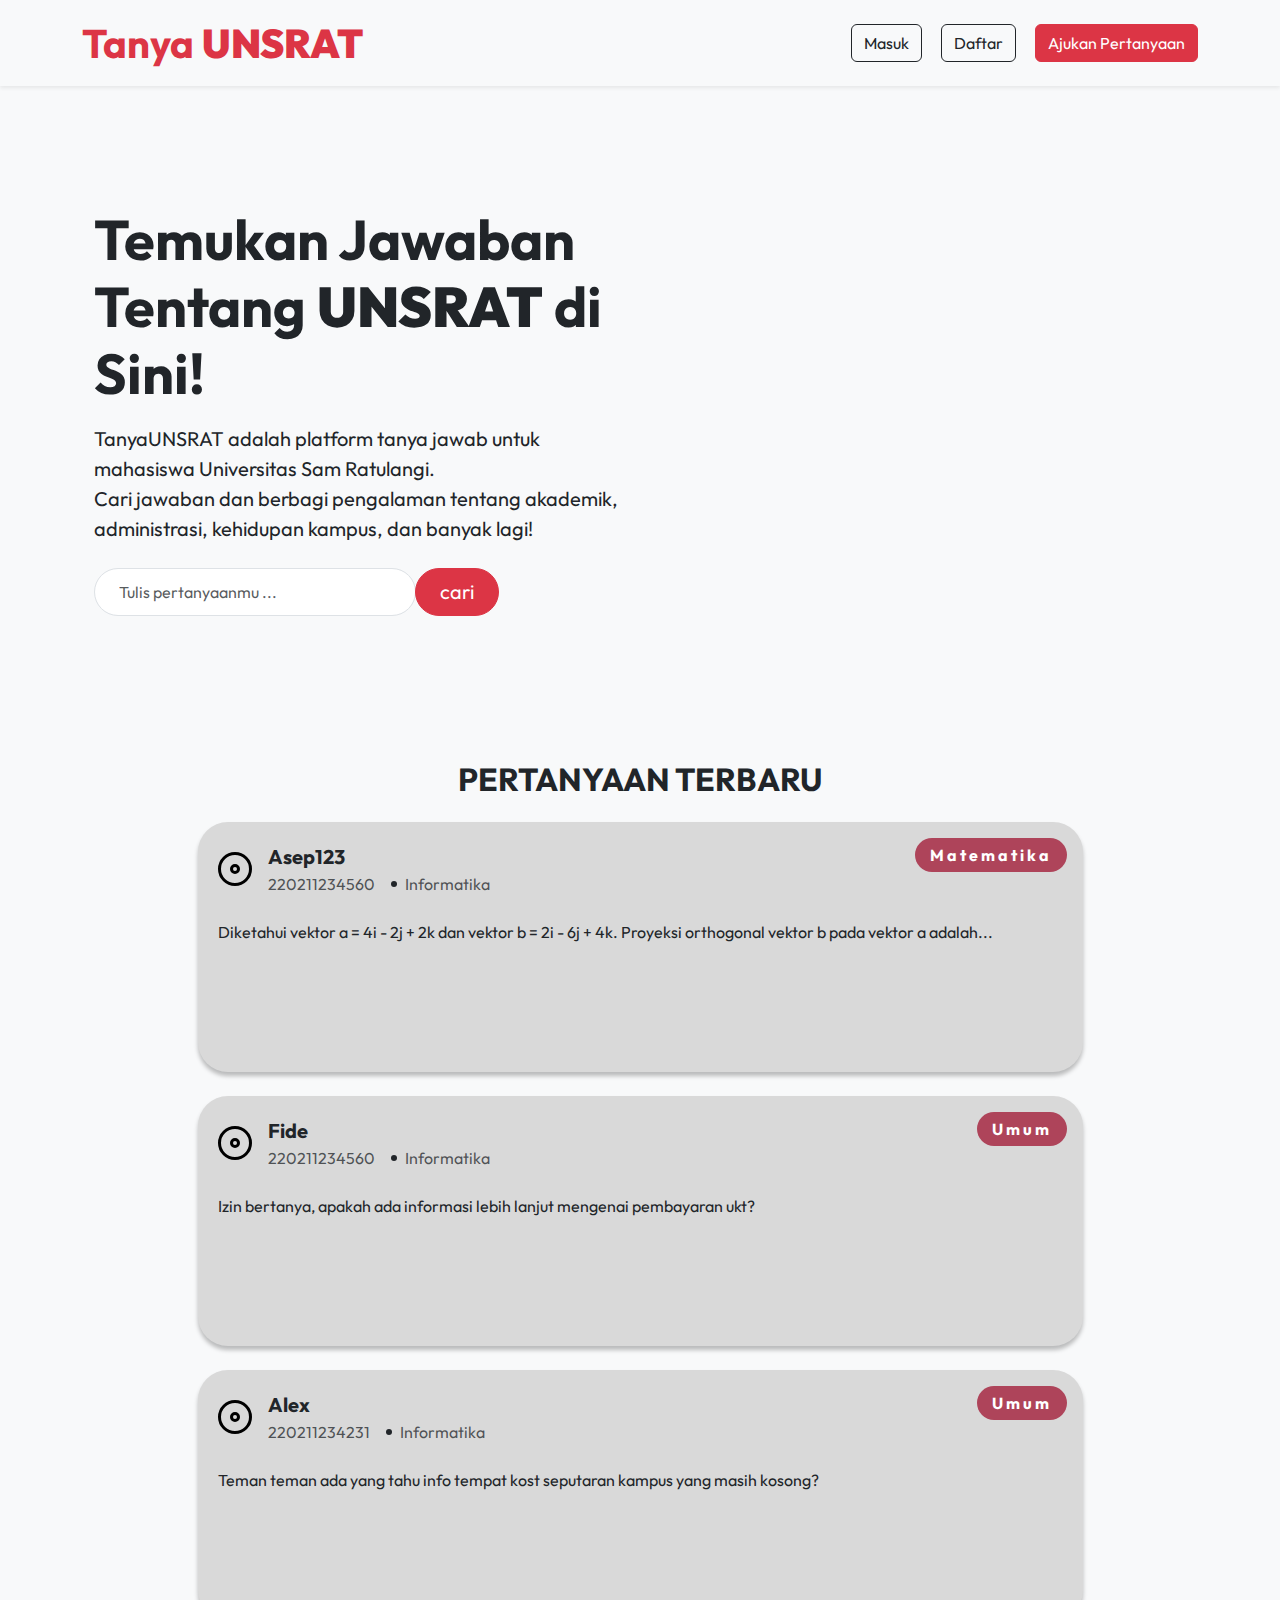
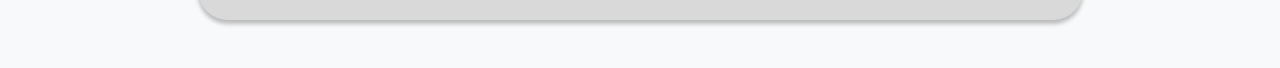
==== index.html @ a191ea53 "first commit" ====
<!DOCTYPE html>
<html lang="en">
<head>
    <meta charset="UTF-8">
    <meta name="viewport" content="width=device-width, initial-scale=1.0">
    <title>Tanya UNSRAT</title>
    <link href="css\bootstrap.css" rel="stylesheet">
    <link rel="preconnect" href="https://fonts.googleapis.com">
    <link rel="stylesheet" href="styles.css">
<link rel="preconnect" href="https://fonts.gstatic.com" crossorigin>
<link href="https://fonts.googleapis.com/css2?family=Anton&family=Outfit:wght@100..900&family=PT+Serif:ital,wght@0,400;0,700;1,400;1,700&family=Prompt:ital,wght@0,100;0,200;0,300;0,400;0,500;0,600;0,700;0,800;0,900;1,100;1,200;1,300;1,400;1,500;1,600;1,700;1,800;1,900&display=swap" rel="stylesheet">
</head>
<body class="bg-light">
   
    <nav class="navbar navbar-light bg-light shadow-sm">
        <div class="container d-flex justify-content-between align-items-center">
            <a class="navbar-brand fw-bold text-danger fs-1" href="#">Tanya <span class="fw-bolder">UNSRAT</span></a>
            <div>
                <a href="login.html" class="btn btn-outline-dark me-3">Masuk</a>
                <a href="daftar.html" class="btn btn-outline-dark me-3">Daftar</a>
                <a href="daftar.html" class="btn btn-danger">Ajukan Pertanyaan</a>
            </div>
        </div>
    </nav>

                <br>
             <br>
        <br>
    <br>
        <br>
    
   
        <div class="container">
            <div class="row ms-auto">
                <div class="col-md-6 bg-light">
                <h1 class="fw-bold display-4">
                    Temukan Jawaban Tentang <span class="fw-bolder">UNSRAT</span> di Sini!
                </h1>
                <p class="fs-5 mt-3 col-md-12">
                    TanyaUNSRAT adalah platform tanya jawab untuk mahasiswa Universitas Sam Ratulangi. 
                    <br/>Cari jawaban dan berbagi pengalaman tentang akademik, administrasi, kehidupan kampus, dan banyak lagi!
                </p>
                <div class="input-group mt-4 w-75">
                    <input type="text" class="form-control rounded-pill ps-4" placeholder="Tulis pertanyaanmu ...">
                    <button class="btn btn-lg btn-danger rounded-pill px-4">cari</button>
                </div>
            </div>
        </div>
    </div>
    <br>
        <br>
             <br>
                 <br>
        
    <section class="container my-5">
        <h2 class="text-center fw-bold">PERTANYAAN TERBARU</h2>
        
        
        <div class="container mt-4">
            <div class="custom-card mx-auto">
                <!-- Profil -->
                <div class="d-flex align-items-center">
                    <div class="profile-pic me-3">
                        <div class="small-circle"></div>
                    </div>
                    <div>
                        <div class="fw-bold fs-5">Asep123</div>
                        <div class="d-flex align-items-center">
                            <span class="text-muted me-2">220211234560</span>
                            <div class="small-dot bg-dark rounded-circle mx-2" style="width: 6px; height: 6px;"></div>
                            <span class="text-muted">Informatika</span>
                        </div>
                    </div>
                </div>
        
                
                <div class="mt-4">
                    <p class="fs-6 text-dark">
                        Diketahui vektor a = 4i - 2j + 2k dan vektor b = 2i - 6j + 4k. 
                        Proyeksi orthogonal vektor b pada vektor a adalah...
                    </p>
                </div>
        
                
                <div class="position-absolute top-0 end-0 m-3">
                    <div class="profile-bar">
                        <span class="fw-bold" style="letter-spacing: 3px;">Matematika</span>
                    </div>
                </div>
            </div>
        </div>

        <div class="container mt-4">
            <div class="custom-card mx-auto">
                <!-- Profil -->
                <div class="d-flex align-items-center">
                    <div class="profile-pic me-3">
                        <div class="small-circle"></div>
                    </div>
                    <div>
                        <div class="fw-bold fs-5">Fide</div>
                        <div class="d-flex align-items-center">
                            <span class="text-muted me-2">220211234560</span>
                            <div class="small-dot bg-dark rounded-circle mx-2" style="width: 6px; height: 6px;"></div>
                            <span class="text-muted">Informatika</span>
                        </div>
                    </div>
                </div>
        
                
                <div class="mt-4">
                    <p class="fs-6 text-dark">
                        Izin bertanya, apakah ada informasi lebih lanjut mengenai pembayaran ukt?
                    </p>
                </div>
        
                
                <div class="position-absolute top-0 end-0 m-3">
                    <div class="profile-bar">
                        <span class="fw-bold" style="letter-spacing: 3px;">Umum</span>
                    </div>
                </div>
            </div>
        </div>


        <div class="container mt-4">
            <div class="custom-card mx-auto">
                <!-- Profil -->
                <div class="d-flex align-items-center">
                    <div class="profile-pic me-3">
                        <div class="small-circle"></div>
                    </div>
                    <div>
                        <div class="fw-bold fs-5">Alex</div>
                        <div class="d-flex align-items-center">
                            <span class="text-muted me-2">220211234231</span>
                            <div class="small-dot bg-dark rounded-circle mx-2" style="width: 6px; height: 6px;"></div>
                            <span class="text-muted">Informatika</span>
                        </div>
                    </div>
                </div>
        
                
                <div class="mt-4">
                    <p class="fs-6 text-dark">
                        Teman teman ada yang tahu info tempat kost seputaran kampus yang masih kosong?
                    </p>
                </div>
        
                
                <div class="position-absolute top-0 end-0 m-3">
                    <div class="profile-bar">
                        <span class="fw-bold" style="letter-spacing: 3px;">Umum</span>
                    </div>
                </div>
            </div>
        </div>
    </section>
    
    <script src="https://cdn.jsdelivr.net/npm/bootstrap@5.3.0/dist/js/bootstrap.bundle.min.js"></script>
</body>
</html>
---- styles.css ----
body{
    font-family: "Outfit", sans-serif;
    font-optical-sizing: auto;
    font-weight: normal;
    font-style: normal;
}

.custom-card {
    width: 885px;
    height: 250px;
    background: #D9D9D9;
    box-shadow: 0px 4px 4px rgba(0, 0, 0, 0.25);
    border-radius: 30px;
    padding: 20px;
    position: relative;
}
.profile-pic {
    width: 34px;
    height: 34px;
    border: 3px solid black;
    border-radius: 50%;
    display: flex;
    align-items: center;
    justify-content: center;
}
.small-circle {
    width: 10px;
    height: 10px;
    border: 3px solid black;
    border-radius: 50%;
}
.profile-bar {
    background: #AE445A;
    border-radius: 41px;
    padding: 5px 15px;
    text-align: center;
    color: white;
}


body {
    background-color: #F2F2F2;
}
.login-container {
    max-width: 540px;
    background: white;
    border-radius: 20px;
    padding: 48px 72px;
    box-shadow: 0 4px 6px rgba(0, 0, 0, 0.1);
}
.btn-primary {
    background-color: #8C1837;
    border: none;
}
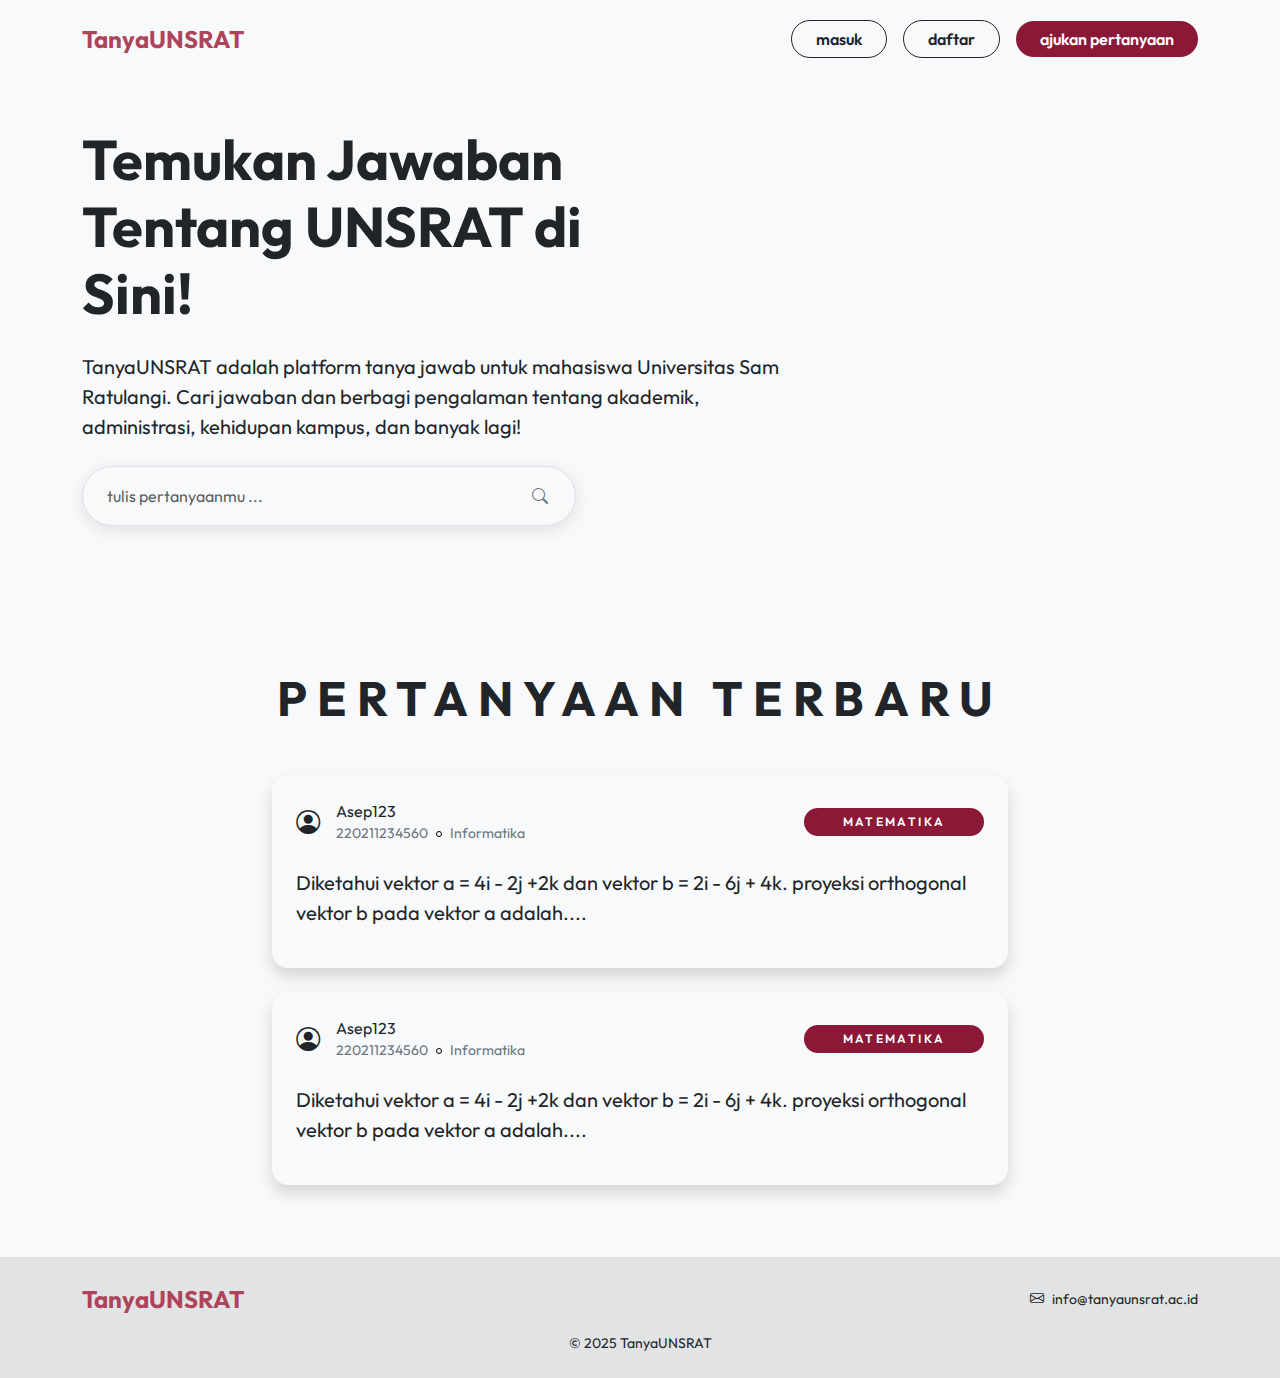
==== commit 7df0160e: "update UI" ====
--- a/index.html
+++ b/index.html
@@ -1,163 +1,280 @@
 <!DOCTYPE html>
-<html lang="en">
-<head>
-    <meta charset="UTF-8">
-    <meta name="viewport" content="width=device-width, initial-scale=1.0">
-    <title>Tanya UNSRAT</title>
-    <link href="css\bootstrap.css" rel="stylesheet">
-    <link rel="preconnect" href="https://fonts.googleapis.com">
-    <link rel="stylesheet" href="styles.css">
-<link rel="preconnect" href="https://fonts.gstatic.com" crossorigin>
-<link href="https://fonts.googleapis.com/css2?family=Anton&family=Outfit:wght@100..900&family=PT+Serif:ital,wght@0,400;0,700;1,400;1,700&family=Prompt:ital,wght@0,100;0,200;0,300;0,400;0,500;0,600;0,700;0,800;0,900;1,100;1,200;1,300;1,400;1,500;1,600;1,700;1,800;1,900&display=swap" rel="stylesheet">
-</head>
-<body class="bg-light">
-   
-    <nav class="navbar navbar-light bg-light shadow-sm">
-        <div class="container d-flex justify-content-between align-items-center">
-            <a class="navbar-brand fw-bold text-danger fs-1" href="#">Tanya <span class="fw-bolder">UNSRAT</span></a>
-            <div>
-                <a href="login.html" class="btn btn-outline-dark me-3">Masuk</a>
-                <a href="daftar.html" class="btn btn-outline-dark me-3">Daftar</a>
-                <a href="daftar.html" class="btn btn-danger">Ajukan Pertanyaan</a>
-            </div>
+<html lang="id">
+  <head>
+    <meta charset="UTF-8" />
+    <meta name="viewport" content="width=device-width, initial-scale=1.0" />
+    <meta
+      name="description"
+      content="Platform tanya jawab untuk mahasiswa Universitas Sam Ratulangi (UNSRAT)"
+    />
+    <meta
+      name="keywords"
+      content="UNSRAT, tanya jawab, forum mahasiswa, Universitas Sam Ratulangi"
+    />
+    <meta name="author" content="TanyaUNSRAT" />
+    <title>TanyaUNSRAT</title>
+    <!-- Bootstrap 5 CSS -->
+    <link
+      href="https://cdn.jsdelivr.net/npm/bootstrap@5.3.0-alpha1/dist/css/bootstrap.min.css"
+      rel="stylesheet"
+    />
+    <!-- Bootstrap Icons -->
+    <link
+      rel="stylesheet"
+      href="https://cdn.jsdelivr.net/npm/bootstrap-icons@1.10.0/font/bootstrap-icons.css"
+    />
+    <!-- Custom fonts -->
+    <link
+      href="https://fonts.googleapis.com/css2?family=Outfit:wght@200;300;400;600;700&display=swap"
+      rel="stylesheet"
+    />
+    <style>
+      :root {
+        --primary: #8c1837;
+        --primary-hover: #7a1530;
+        --brand-color: #ae445a;
+      }
+
+      body {
+        font-family: "Outfit", sans-serif;
+        max-width: 1440px;
+        margin: 0 auto;
+      }
+
+      .btn-primary {
+        background-color: var(--primary);
+        border: none;
+      }
+
+      .btn-primary:hover {
+        background-color: var(--primary-hover);
+      }
+
+      .brand-name {
+        font-weight: 700;
+        font-size: 24px;
+        color: var(--brand-color);
+      }
+
+      .category-badge {
+        background-color: var(--primary);
+        border-radius: 50px;
+        letter-spacing: 0.2em;
+        text-transform: uppercase;
+        min-width: 180px;
+        text-align: center;
+      }
+
+      .divider-dot {
+        width: 6px;
+        height: 6px;
+        border: 1px solid #000000;
+        border-radius: 50%;
+      }
+
+      .hero-title {
+        max-width: 564px;
+      }
+
+      .hero-description {
+        max-width: 714px;
+      }
+
+      .search-box {
+        max-width: 494px;
+        height: 60px;
+        box-shadow: 0px 4px 16px rgba(0, 0, 0, 0.1);
+      }
+
+      .section-title {
+        font-size: 48px;
+        letter-spacing: 10px;
+      }
+
+      .question-card {
+        max-width: 800px;
+      }
+
+      @media (max-width: 768px) {
+        .category-badge {
+          min-width: 150px;
+        }
+
+        .section-title {
+          font-size: 32px;
+          letter-spacing: 5px;
+        }
+      }
+    </style>
+  </head>
+  <body class="bg-light">
+    <div class="d-flex flex-column min-vh-100">
+      <!-- Header -->
+      <header>
+        <div class="container">
+          <nav class="navbar navbar-expand-lg py-3">
+            <a class="navbar-brand brand-name" href="#">TanyaUNSRAT</a>
+            <button
+              class="navbar-toggler"
+              type="button"
+              data-bs-toggle="collapse"
+              data-bs-target="#navbarNav"
+            >
+              <span class="navbar-toggler-icon"></span>
+            </button>
+            <div
+              class="collapse navbar-collapse justify-content-end"
+              id="navbarNav"
+            >
+              <div
+                class="d-flex flex-column flex-lg-row align-items-start align-items-lg-center gap-3 mt-3 mt-lg-0"
+              >
+                <a
+                  href="login.html"
+                  class="btn btn-outline-dark rounded-pill px-4 fw-semibold"
+                  >masuk</a
+                >
+                <a
+                  href="daftar.html"
+                  class="btn btn-outline-dark rounded-pill px-4 fw-semibold"
+                  >daftar</a
+                >
+                <a
+                  href="#"
+                  class="btn btn-primary rounded-pill px-4 fw-semibold"
+                  >ajukan pertanyaan</a
+                >
+              </div>
+            </div>
+          </nav>
         </div>
-    </nav>
-
-                <br>
-             <br>
-        <br>
-    <br>
-        <br>
-    
-   
+      </header>
+
+      <!-- Main Content -->
+      <main class="flex-grow-1">
         <div class="container">
-            <div class="row ms-auto">
-                <div class="col-md-6 bg-light">
-                <h1 class="fw-bold display-4">
-                    Temukan Jawaban Tentang <span class="fw-bolder">UNSRAT</span> di Sini!
-                </h1>
-                <p class="fs-5 mt-3 col-md-12">
-                    TanyaUNSRAT adalah platform tanya jawab untuk mahasiswa Universitas Sam Ratulangi. 
-                    <br/>Cari jawaban dan berbagi pengalaman tentang akademik, administrasi, kehidupan kampus, dan banyak lagi!
-                </p>
-                <div class="input-group mt-4 w-75">
-                    <input type="text" class="form-control rounded-pill ps-4" placeholder="Tulis pertanyaanmu ...">
-                    <button class="btn btn-lg btn-danger rounded-pill px-4">cari</button>
+          <!-- Hero section -->
+          <section class="py-4 py-md-5 mb-5">
+            <h1 class="display-4 fw-bold mb-4 hero-title">
+              Temukan Jawaban Tentang UNSRAT di Sini!
+            </h1>
+            <p class="fs-5 mb-4 hero-description">
+              TanyaUNSRAT adalah platform tanya jawab untuk mahasiswa
+              Universitas Sam Ratulangi. Cari jawaban dan berbagi pengalaman
+              tentang akademik, administrasi, kehidupan kampus, dan banyak lagi!
+            </p>
+
+            <!-- Search bar -->
+            <div class="position-relative mb-5" style="max-width: 494px">
+              <input
+                type="text"
+                class="form-control bg-light border rounded-pill py-3 ps-4 pe-5 search-box"
+                placeholder="tulis pertanyaanmu ..."
+                aria-label="Search"
+              />
+              <button
+                class="btn position-absolute top-50 translate-middle-y end-0 me-3 bg-transparent border-0"
+              >
+                <i class="bi bi-search text-secondary"></i>
+              </button>
+            </div>
+          </section>
+
+          <!-- Latest questions section -->
+          <section class="mb-5">
+            <h2 class="text-center fw-bold mb-5 section-title">
+              PERTANYAAN TERBARU
+            </h2>
+
+            <!-- Question cards -->
+            <div class="row justify-content-center">
+              <div class="col-12 col-md-10 col-lg-8">
+                <!-- Question card 1 -->
+                <div class="bg-light shadow rounded-4 p-4 mb-4 question-card">
+                  <div
+                    class="d-flex flex-column flex-md-row justify-content-between align-items-start align-items-md-center mb-4 gap-3"
+                  >
+                    <!-- User info -->
+                    <div class="d-flex align-items-center gap-3">
+                      <i class="bi bi-person-circle fs-4"></i>
+                      <div>
+                        <div class="fw-normal fs-6">Asep123</div>
+                        <div class="d-flex align-items-center gap-2">
+                          <span class="text-secondary small">220211234560</span>
+                          <div class="divider-dot d-none d-sm-block"></div>
+                          <span class="text-secondary small">Informatika</span>
+                        </div>
+                      </div>
+                    </div>
+
+                    <!-- Category badge -->
+                    <span class="category-badge badge py-2 px-3 fw-semibold"
+                      >matematika</span
+                    >
+                  </div>
+
+                  <!-- Question text -->
+                  <p class="fs-5">
+                    Diketahui vektor a = 4i - 2j +2k dan vektor b = 2i - 6j +
+                    4k. proyeksi orthogonal vektor b pada vektor a adalah....
+                  </p>
                 </div>
-            </div>
+
+                <!-- Question card 2 -->
+                <div class="bg-light shadow rounded-4 p-4 mb-4 question-card">
+                  <div
+                    class="d-flex flex-column flex-md-row justify-content-between align-items-start align-items-md-center mb-4 gap-3"
+                  >
+                    <!-- User info -->
+                    <div class="d-flex align-items-center gap-3">
+                      <i class="bi bi-person-circle fs-4"></i>
+                      <div>
+                        <div class="fw-normal fs-6">Asep123</div>
+                        <div class="d-flex align-items-center gap-2">
+                          <span class="text-secondary small">220211234560</span>
+                          <div class="divider-dot d-none d-sm-block"></div>
+                          <span class="text-secondary small">Informatika</span>
+                        </div>
+                      </div>
+                    </div>
+
+                    <!-- Category badge -->
+                    <span class="category-badge badge py-2 px-3 fw-semibold"
+                      >matematika</span
+                    >
+                  </div>
+
+                  <!-- Question text -->
+                  <p class="fs-5">
+                    Diketahui vektor a = 4i - 2j +2k dan vektor b = 2i - 6j +
+                    4k. proyeksi orthogonal vektor b pada vektor a adalah....
+                  </p>
+                </div>
+              </div>
+            </div>
+          </section>
         </div>
+      </main>
+
+      <!-- Footer -->
+      <footer class="bg-secondary-subtle py-4 mt-auto">
+        <div class="container">
+          <div class="row">
+            <div
+              class="col-12 d-flex flex-column flex-md-row justify-content-between align-items-center"
+            >
+              <div class="brand-name mb-3 mb-md-0">TanyaUNSRAT</div>
+              <div class="small">
+                <i class="bi bi-envelope me-2"></i>info@tanyaunsrat.ac.id
+              </div>
+            </div>
+          </div>
+          <div class="text-center mt-3 small">© 2025 TanyaUNSRAT</div>
+        </div>
+      </footer>
     </div>
-    <br>
-        <br>
-             <br>
-                 <br>
-        
-    <section class="container my-5">
-        <h2 class="text-center fw-bold">PERTANYAAN TERBARU</h2>
-        
-        
-        <div class="container mt-4">
-            <div class="custom-card mx-auto">
-                <!-- Profil -->
-                <div class="d-flex align-items-center">
-                    <div class="profile-pic me-3">
-                        <div class="small-circle"></div>
-                    </div>
-                    <div>
-                        <div class="fw-bold fs-5">Asep123</div>
-                        <div class="d-flex align-items-center">
-                            <span class="text-muted me-2">220211234560</span>
-                            <div class="small-dot bg-dark rounded-circle mx-2" style="width: 6px; height: 6px;"></div>
-                            <span class="text-muted">Informatika</span>
-                        </div>
-                    </div>
-                </div>
-        
-                
-                <div class="mt-4">
-                    <p class="fs-6 text-dark">
-                        Diketahui vektor a = 4i - 2j + 2k dan vektor b = 2i - 6j + 4k. 
-                        Proyeksi orthogonal vektor b pada vektor a adalah...
-                    </p>
-                </div>
-        
-                
-                <div class="position-absolute top-0 end-0 m-3">
-                    <div class="profile-bar">
-                        <span class="fw-bold" style="letter-spacing: 3px;">Matematika</span>
-                    </div>
-                </div>
-            </div>
-        </div>
-
-        <div class="container mt-4">
-            <div class="custom-card mx-auto">
-                <!-- Profil -->
-                <div class="d-flex align-items-center">
-                    <div class="profile-pic me-3">
-                        <div class="small-circle"></div>
-                    </div>
-                    <div>
-                        <div class="fw-bold fs-5">Fide</div>
-                        <div class="d-flex align-items-center">
-                            <span class="text-muted me-2">220211234560</span>
-                            <div class="small-dot bg-dark rounded-circle mx-2" style="width: 6px; height: 6px;"></div>
-                            <span class="text-muted">Informatika</span>
-                        </div>
-                    </div>
-                </div>
-        
-                
-                <div class="mt-4">
-                    <p class="fs-6 text-dark">
-                        Izin bertanya, apakah ada informasi lebih lanjut mengenai pembayaran ukt?
-                    </p>
-                </div>
-        
-                
-                <div class="position-absolute top-0 end-0 m-3">
-                    <div class="profile-bar">
-                        <span class="fw-bold" style="letter-spacing: 3px;">Umum</span>
-                    </div>
-                </div>
-            </div>
-        </div>
-
-
-        <div class="container mt-4">
-            <div class="custom-card mx-auto">
-                <!-- Profil -->
-                <div class="d-flex align-items-center">
-                    <div class="profile-pic me-3">
-                        <div class="small-circle"></div>
-                    </div>
-                    <div>
-                        <div class="fw-bold fs-5">Alex</div>
-                        <div class="d-flex align-items-center">
-                            <span class="text-muted me-2">220211234231</span>
-                            <div class="small-dot bg-dark rounded-circle mx-2" style="width: 6px; height: 6px;"></div>
-                            <span class="text-muted">Informatika</span>
-                        </div>
-                    </div>
-                </div>
-        
-                
-                <div class="mt-4">
-                    <p class="fs-6 text-dark">
-                        Teman teman ada yang tahu info tempat kost seputaran kampus yang masih kosong?
-                    </p>
-                </div>
-        
-                
-                <div class="position-absolute top-0 end-0 m-3">
-                    <div class="profile-bar">
-                        <span class="fw-bold" style="letter-spacing: 3px;">Umum</span>
-                    </div>
-                </div>
-            </div>
-        </div>
-    </section>
-    
-    <script src="https://cdn.jsdelivr.net/npm/bootstrap@5.3.0/dist/js/bootstrap.bundle.min.js"></script>
-</body>
-</html>+
+    <!-- Bootstrap 5 JS Bundle with Popper -->
+    <script src="https://cdn.jsdelivr.net/npm/bootstrap@5.3.0-alpha1/dist/js/bootstrap.bundle.min.js"></script>
+  </body>
+</html>
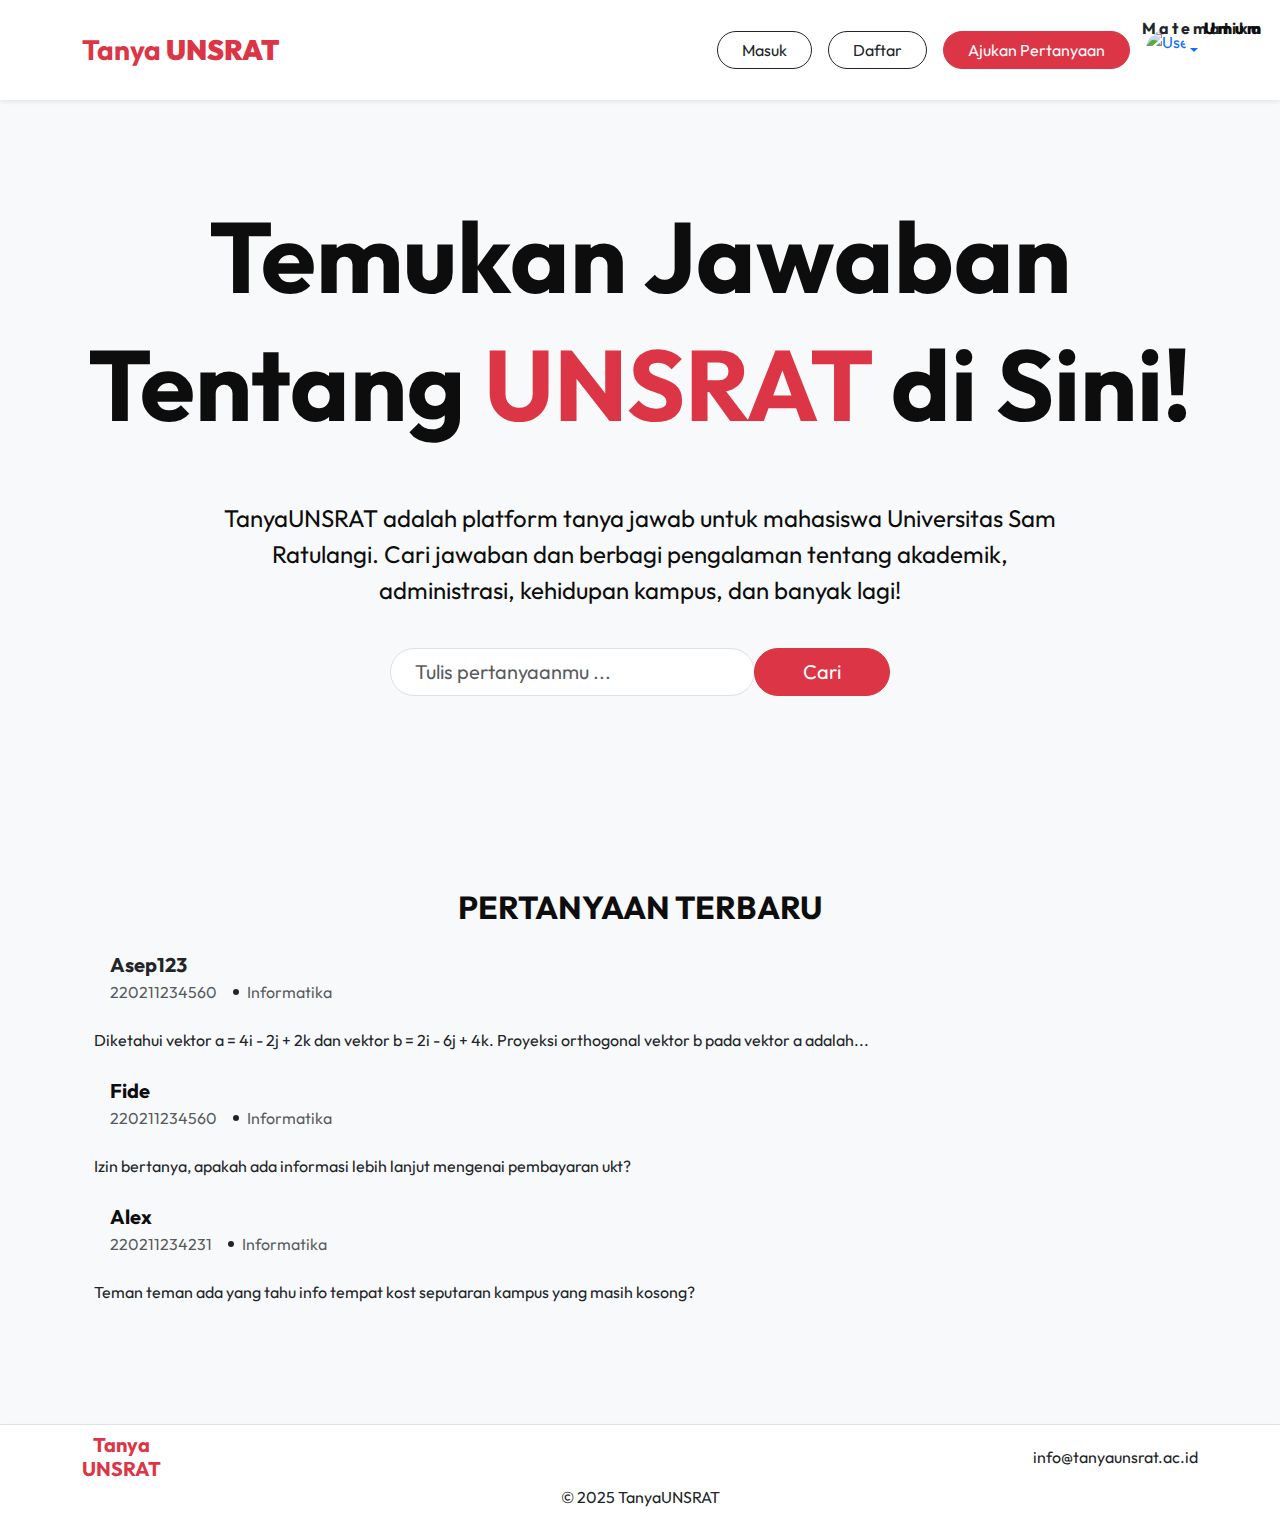
==== commit 8015bcb1: "update" ====
--- a/index.html
+++ b/index.html
@@ -1,280 +1,215 @@
 <!DOCTYPE html>
-<html lang="id">
-  <head>
-    <meta charset="UTF-8" />
-    <meta name="viewport" content="width=device-width, initial-scale=1.0" />
-    <meta
-      name="description"
-      content="Platform tanya jawab untuk mahasiswa Universitas Sam Ratulangi (UNSRAT)"
-    />
-    <meta
-      name="keywords"
-      content="UNSRAT, tanya jawab, forum mahasiswa, Universitas Sam Ratulangi"
-    />
-    <meta name="author" content="TanyaUNSRAT" />
-    <title>TanyaUNSRAT</title>
-    <!-- Bootstrap 5 CSS -->
-    <link
-      href="https://cdn.jsdelivr.net/npm/bootstrap@5.3.0-alpha1/dist/css/bootstrap.min.css"
-      rel="stylesheet"
-    />
-    <!-- Bootstrap Icons -->
-    <link
-      rel="stylesheet"
-      href="https://cdn.jsdelivr.net/npm/bootstrap-icons@1.10.0/font/bootstrap-icons.css"
-    />
-    <!-- Custom fonts -->
-    <link
-      href="https://fonts.googleapis.com/css2?family=Outfit:wght@200;300;400;600;700&display=swap"
-      rel="stylesheet"
-    />
-    <style>
-      :root {
-        --primary: #8c1837;
-        --primary-hover: #7a1530;
-        --brand-color: #ae445a;
-      }
-
-      body {
-        font-family: "Outfit", sans-serif;
-        max-width: 1440px;
-        margin: 0 auto;
-      }
-
-      .btn-primary {
-        background-color: var(--primary);
-        border: none;
-      }
-
-      .btn-primary:hover {
-        background-color: var(--primary-hover);
-      }
-
-      .brand-name {
-        font-weight: 700;
-        font-size: 24px;
-        color: var(--brand-color);
-      }
-
-      .category-badge {
-        background-color: var(--primary);
-        border-radius: 50px;
-        letter-spacing: 0.2em;
-        text-transform: uppercase;
-        min-width: 180px;
-        text-align: center;
-      }
-
-      .divider-dot {
-        width: 6px;
-        height: 6px;
-        border: 1px solid #000000;
-        border-radius: 50%;
-      }
-
-      .hero-title {
-        max-width: 564px;
-      }
-
-      .hero-description {
-        max-width: 714px;
-      }
-
-      .search-box {
-        max-width: 494px;
-        height: 60px;
-        box-shadow: 0px 4px 16px rgba(0, 0, 0, 0.1);
-      }
-
-      .section-title {
-        font-size: 48px;
-        letter-spacing: 10px;
-      }
-
-      .question-card {
-        max-width: 800px;
-      }
-
-      @media (max-width: 768px) {
-        .category-badge {
-          min-width: 150px;
-        }
-
-        .section-title {
-          font-size: 32px;
-          letter-spacing: 5px;
-        }
-      }
-    </style>
-  </head>
-  <body class="bg-light">
-    <div class="d-flex flex-column min-vh-100">
-      <!-- Header -->
-      <header>
+<html lang="en">
+<head>
+    <meta charset="UTF-8">
+    <meta name="viewport" content="width=device-width, initial-scale=1.0">
+    <title>Tanya UNSRAT</title>
+    <link href="css\bootstrap.css" rel="stylesheet">
+    <link rel="preconnect" href="https://fonts.googleapis.com">
+    <link rel="stylesheet" href="styles.css">
+<link rel="preconnect" href="https://fonts.gstatic.com" crossorigin>
+<link href="https://fonts.googleapis.com/css2?family=Anton&family=Outfit:wght@100..900&family=PT+Serif:ital,wght@0,400;0,700;1,400;1,700&family=Prompt:ital,wght@0,100;0,200;0,300;0,400;0,500;0,600;0,700;0,800;0,900;1,100;1,200;1,300;1,400;1,500;1,600;1,700;1,800;1,900&display=swap" rel="stylesheet">
+</head>
+<style>
+    h1 {
+    font-size: 100px; /* Sesuaikan ukuran */
+    font-weight: 900; /* Pastikan tebal */
+    line-height: 1.2; /* Atur jarak antar baris */
+}
+
+.fw-bold {
+    font-weight: 800; /* Bisa disesuaikan */
+}
+
+.fw-bolder {
+    font-weight: 900; /* Lebih tebal */
+}
+
+</style>
+
+<body class="bg-light">
+   
+    <nav class="navbar navbar-expand-lg bg-white py-4 shadow-sm">
         <div class="container">
-          <nav class="navbar navbar-expand-lg py-3">
-            <a class="navbar-brand brand-name" href="#">TanyaUNSRAT</a>
-            <button
-              class="navbar-toggler"
-              type="button"
-              data-bs-toggle="collapse"
-              data-bs-target="#navbarNav"
-            >
-              <span class="navbar-toggler-icon"></span>
-            </button>
-            <div
-              class="collapse navbar-collapse justify-content-end"
-              id="navbarNav"
-            >
-              <div
-                class="d-flex flex-column flex-lg-row align-items-start align-items-lg-center gap-3 mt-3 mt-lg-0"
-              >
-                <a
-                  href="login.html"
-                  class="btn btn-outline-dark rounded-pill px-4 fw-semibold"
-                  >masuk</a
-                >
-                <a
-                  href="daftar.html"
-                  class="btn btn-outline-dark rounded-pill px-4 fw-semibold"
-                  >daftar</a
-                >
-                <a
-                  href="#"
-                  class="btn btn-primary rounded-pill px-4 fw-semibold"
-                  >ajukan pertanyaan</a
-                >
-              </div>
-            </div>
-          </nav>
-        </div>
-      </header>
-
-      <!-- Main Content -->
-      <main class="flex-grow-1">
+            <!-- Brand / Logo -->
+            <a class="navbar-brand fw-bold text-danger fs-3" href="index.html">
+                <span style="font-weight: 700;">Tanya</span>
+                <span style="font-weight: 900;">UNSRAT</span>
+            </a>
+    
+            <!-- Menu Kanan -->
+            <div class="d-flex align-items-center gap-3">
+                <a class="btn btn-outline-dark rounded-pill px-4" href="login.html">Masuk</a>
+                <a class="btn btn-outline-dark rounded-pill px-4" href="daftar.html">Daftar</a>
+                <a class="btn btn-danger text-white rounded-pill px-4" href="page.html">Ajukan Pertanyaan</a>
+    
+                <!-- Foto Profil -->
+                <div class="dropdown">
+                    <a href="#" class="d-flex align-items-center text-decoration-none dropdown-toggle" id="profileDropdown" data-bs-toggle="dropdown" aria-expanded="false">
+                        <img src="https://placehold.co/40x40" alt="User avatar" class="rounded-circle" height="40" width="40">
+                    </a>
+                    <ul class="dropdown-menu dropdown-menu-end" aria-labelledby="profileDropdown">
+                        <li><a class="dropdown-item" href="profile.html">Profil</a></li>
+                        <li><a class="dropdown-item" href="settings.html">Pengaturan</a></li>
+                        <li><hr class="dropdown-divider"></li>
+                        <li><a class="dropdown-item text-danger" href="logout.html">Keluar</a></li>
+                    </ul>
+                </div>
+            </div>
+        </div>
+    </nav>
+    
+    
+    <br>
+        <br>
+   
+        <div class="container d-flex flex-column align-items-center py-5">
+            <div class="text-center">
+                <h1 class="fw-bold">Temukan Jawaban </h1>
+                <h1 class="fw-bolder">Tentang <span class="text-danger">UNSRAT</span> di Sini!</h1>
+            </div>
+            <br>
+                <br>
+            <p class="text-center w-75 fs-4">TanyaUNSRAT adalah platform tanya jawab untuk mahasiswa Universitas Sam Ratulangi. Cari jawaban dan berbagi pengalaman tentang akademik, administrasi, kehidupan kampus, dan banyak lagi!</p>
+            <div class="input-group mt-4" style="max-width: 500px;">
+                <input type="text" class="form-control form-control-lg rounded-pill ps-4" placeholder="Tulis pertanyaanmu ...">
+                <button class="btn btn-lg btn-danger rounded-pill px-5">Cari</button>
+            </div>
+            
+        </div>
+
+    
+    <br>
+        <br>
+             <br>
+                 <br>
+        
+    <section class="container my-5">
+        <h2 class="text-center fw-bold">PERTANYAAN TERBARU</h2>
+        
+    <a href="pertanyaan1.html" class="text-decoration-none text-dark">
+        <div class="container mt-4">
+            <div class="custom-card mx-auto">
+                <!-- Profil -->
+                <div class="d-flex align-items-center">
+                    <div class="profile-pic me-3">
+                        <div class="small-circle"></div>
+                    </div>
+                    <div>
+                        <div class="fw-bold fs-5">Asep123</div>
+                        <div class="d-flex align-items-center">
+                            <span class="text-muted me-2">220211234560</span>
+                            <div class="small-dot bg-dark rounded-circle mx-2" style="width: 6px; height: 6px;"></div>
+                            <span class="text-muted">Informatika</span>
+                        </div>
+                    </div>
+                </div>
+        
+                
+                <div class="mt-4">
+                    <p class="fs-6 text-dark">
+                        Diketahui vektor a = 4i - 2j + 2k dan vektor b = 2i - 6j + 4k. 
+                        Proyeksi orthogonal vektor b pada vektor a adalah...
+                    </p>
+                </div>
+        
+                
+                <div class="position-absolute top-0 end-0 m-3">
+                    <div class="profile-bar">
+                        <span class="fw-bold" style="letter-spacing: 3px;">Matematika</span>
+                    </div>
+                </div>
+            </div>
+        </div>
+    </a>
+
+        <div class="container mt-4">
+            <div class="custom-card mx-auto">
+                <!-- Profil -->
+                <div class="d-flex align-items-center">
+                    <div class="profile-pic me-3">
+                        <div class="small-circle"></div>
+                    </div>
+                    <div>
+                        <div class="fw-bold fs-5">Fide</div>
+                        <div class="d-flex align-items-center">
+                            <span class="text-muted me-2">220211234560</span>
+                            <div class="small-dot bg-dark rounded-circle mx-2" style="width: 6px; height: 6px;"></div>
+                            <span class="text-muted">Informatika</span>
+                        </div>
+                    </div>
+                </div>
+        
+                
+                <div class="mt-4">
+                    <p class="fs-6 text-dark">
+                        Izin bertanya, apakah ada informasi lebih lanjut mengenai pembayaran ukt?
+                    </p>
+                </div>
+        
+                
+                <div class="position-absolute top-0 end-0 m-3">
+                    <div class="profile-bar">
+                        <span class="fw-bold" style="letter-spacing: 3px;">Umum</span>
+                    </div>
+                </div>
+            </div>
+        </div>
+
+
+        <div class="container mt-4">
+            <div class="custom-card mx-auto">
+                <!-- Profil -->
+                <div class="d-flex align-items-center">
+                    <div class="profile-pic me-3">
+                        <div class="small-circle"></div>
+                    </div>
+                    <div>
+                        <div class="fw-bold fs-5">Alex</div>
+                        <div class="d-flex align-items-center">
+                            <span class="text-muted me-2">220211234231</span>
+                            <div class="small-dot bg-dark rounded-circle mx-2" style="width: 6px; height: 6px;"></div>
+                            <span class="text-muted">Informatika</span>
+                        </div>
+                    </div>
+                </div>
+        
+                
+                <div class="mt-4">
+                    <p class="fs-6 text-dark">
+                        Teman teman ada yang tahu info tempat kost seputaran kampus yang masih kosong?
+                    </p>
+                </div>
+        
+                
+                <div class="position-absolute top-0 end-0 m-3">
+                    <div class="profile-bar">
+                        <span class="fw-bold" style="letter-spacing: 3px;">Umum</span>
+                    </div>
+                </div>
+            </div>
+        </div>
+    </section>
+
+    <br>
+        <br>
+            <br>
+
+    <footer class="bg-white text-center py-2 border-top shadow-sm">
         <div class="container">
-          <!-- Hero section -->
-          <section class="py-4 py-md-5 mb-5">
-            <h1 class="display-4 fw-bold mb-4 hero-title">
-              Temukan Jawaban Tentang UNSRAT di Sini!
-            </h1>
-            <p class="fs-5 mb-4 hero-description">
-              TanyaUNSRAT adalah platform tanya jawab untuk mahasiswa
-              Universitas Sam Ratulangi. Cari jawaban dan berbagi pengalaman
-              tentang akademik, administrasi, kehidupan kampus, dan banyak lagi!
-            </p>
-
-            <!-- Search bar -->
-            <div class="position-relative mb-5" style="max-width: 494px">
-              <input
-                type="text"
-                class="form-control bg-light border rounded-pill py-3 ps-4 pe-5 search-box"
-                placeholder="tulis pertanyaanmu ..."
-                aria-label="Search"
-              />
-              <button
-                class="btn position-absolute top-50 translate-middle-y end-0 me-3 bg-transparent border-0"
-              >
-                <i class="bi bi-search text-secondary"></i>
-              </button>
-            </div>
-          </section>
-
-          <!-- Latest questions section -->
-          <section class="mb-5">
-            <h2 class="text-center fw-bold mb-5 section-title">
-              PERTANYAAN TERBARU
-            </h2>
-
-            <!-- Question cards -->
-            <div class="row justify-content-center">
-              <div class="col-12 col-md-10 col-lg-8">
-                <!-- Question card 1 -->
-                <div class="bg-light shadow rounded-4 p-4 mb-4 question-card">
-                  <div
-                    class="d-flex flex-column flex-md-row justify-content-between align-items-start align-items-md-center mb-4 gap-3"
-                  >
-                    <!-- User info -->
-                    <div class="d-flex align-items-center gap-3">
-                      <i class="bi bi-person-circle fs-4"></i>
-                      <div>
-                        <div class="fw-normal fs-6">Asep123</div>
-                        <div class="d-flex align-items-center gap-2">
-                          <span class="text-secondary small">220211234560</span>
-                          <div class="divider-dot d-none d-sm-block"></div>
-                          <span class="text-secondary small">Informatika</span>
-                        </div>
-                      </div>
-                    </div>
-
-                    <!-- Category badge -->
-                    <span class="category-badge badge py-2 px-3 fw-semibold"
-                      >matematika</span
-                    >
-                  </div>
-
-                  <!-- Question text -->
-                  <p class="fs-5">
-                    Diketahui vektor a = 4i - 2j +2k dan vektor b = 2i - 6j +
-                    4k. proyeksi orthogonal vektor b pada vektor a adalah....
-                  </p>
-                </div>
-
-                <!-- Question card 2 -->
-                <div class="bg-light shadow rounded-4 p-4 mb-4 question-card">
-                  <div
-                    class="d-flex flex-column flex-md-row justify-content-between align-items-start align-items-md-center mb-4 gap-3"
-                  >
-                    <!-- User info -->
-                    <div class="d-flex align-items-center gap-3">
-                      <i class="bi bi-person-circle fs-4"></i>
-                      <div>
-                        <div class="fw-normal fs-6">Asep123</div>
-                        <div class="d-flex align-items-center gap-2">
-                          <span class="text-secondary small">220211234560</span>
-                          <div class="divider-dot d-none d-sm-block"></div>
-                          <span class="text-secondary small">Informatika</span>
-                        </div>
-                      </div>
-                    </div>
-
-                    <!-- Category badge -->
-                    <span class="category-badge badge py-2 px-3 fw-semibold"
-                      >matematika</span
-                    >
-                  </div>
-
-                  <!-- Question text -->
-                  <p class="fs-5">
-                    Diketahui vektor a = 4i - 2j +2k dan vektor b = 2i - 6j +
-                    4k. proyeksi orthogonal vektor b pada vektor a adalah....
-                  </p>
-                </div>
-              </div>
-            </div>
-          </section>
-        </div>
-      </main>
-
-      <!-- Footer -->
-      <footer class="bg-secondary-subtle py-4 mt-auto">
-        <div class="container">
-          <div class="row">
-            <div
-              class="col-12 d-flex flex-column flex-md-row justify-content-between align-items-center"
-            >
-              <div class="brand-name mb-3 mb-md-0">TanyaUNSRAT</div>
-              <div class="small">
-                <i class="bi bi-envelope me-2"></i>info@tanyaunsrat.ac.id
-              </div>
-            </div>
+          <div class="d-flex justify-content-between align-items-center">
+            <div>
+              <h5 class="fw-bold text-danger m-0">Tanya</h5>
+              <h5 class="fw-bolder text-danger m-0">UNSRAT</h5>
+            </div>
+            <p class="m-0 text-dark">info@tanyaunsrat.ac.id</p>
           </div>
-          <div class="text-center mt-3 small">© 2025 TanyaUNSRAT</div>
+          <p class="mt-1 text-dark">&copy; 2025 TanyaUNSRAT</p>
         </div>
       </footer>
-    </div>
-
-    <!-- Bootstrap 5 JS Bundle with Popper -->
-    <script src="https://cdn.jsdelivr.net/npm/bootstrap@5.3.0-alpha1/dist/js/bootstrap.bundle.min.js"></script>
-  </body>
-</html>
+      
+      
+    
+    <script src="https://cdn.jsdelivr.net/npm/bootstrap@5.3.0/dist/js/bootstrap.bundle.min.js"></script>
+</body>
+</html>--- a/styles.css
+++ b/styles.css
@@ -0,0 +1,269 @@
+/* Base */
+:root {
+  --primary: #8c1837;
+  --primary-hover: #7a1530;
+  --brand-color: #ae445a;
+  --dark: #0d0d0d;
+  --light: #f2f2f2;
+  --medium: #e5e5e5;
+  --spacing-sm: 10px;
+  --spacing-md: 20px;
+  --spacing-lg: 40px;
+  --border-radius: 25px;
+  --input-radius: 50px;
+  --shadow: 0 8px 20px rgba(0, 0, 0, 0.15);
+}
+
+body {
+  font-family: "Outfit", sans-serif;
+  background-color: var(--light);
+  color: var(--dark);
+}
+
+/* Layout */
+.tanya-unsrat {
+  display: flex;
+  flex-direction: column;
+  min-height: 100vh;
+  width: 100%;
+}
+
+main {
+  flex: 1;
+}
+
+/* Header & Navigation */
+.navbar {
+  padding: var(--spacing-md) 0;
+}
+
+.brand-name {
+  font-weight: 700;
+  font-size: 24px;
+  color: var(--brand-color);
+}
+
+.nav-buttons .btn {
+  font-weight: 600;
+  padding: 8px 24px;
+}
+
+.btn-outline-dark {
+  border-radius: var(--border-radius);
+  font-size: 16px;
+}
+
+.btn-primary {
+  background-color: var(--primary);
+  border-color: var(--primary);
+  border-radius: var(--border-radius);
+  font-size: 16px;
+}
+
+/* Hero Section */
+.hero-section {
+  padding: var(--spacing-lg) 0;
+  background-color: #f8e6eb;
+  border-radius: 0 0 40px 40px;
+  margin-bottom: var(--spacing-lg);
+}
+
+.hero-title {
+  font-weight: 700;
+  font-size: 54px;
+  line-height: 120%;
+  letter-spacing: -0.25px;
+  margin-bottom: var(--spacing-md);
+  color: var(--primary);
+}
+
+.hero-text {
+  font-weight: 400;
+  font-size: 18px;
+  line-height: 1.6;
+  margin-bottom: var(--spacing-md);
+  max-width: 714px;
+}
+
+.search-container {
+  position: relative;
+  max-width: 500px;
+  margin-bottom: var(--spacing-lg);
+}
+
+.search-input {
+  background-color: white;
+  border-radius: var(--input-radius);
+  padding: var(--spacing-md);
+  box-shadow: 0 4px 12px rgba(0, 0, 0, 0.08);
+  border: none;
+  font-size: 16px;
+}
+
+.search-input::placeholder {
+  font-weight: 300;
+  font-size: 14px;
+  color: rgba(13, 13, 13, 0.5);
+}
+
+.input-group-text.search-icon {
+  position: absolute;
+  right: 0;
+  top: 0;
+  z-index: 5;
+  height: 100%;
+}
+
+.input-group-text.search-icon i {
+  color: var(--primary);
+  font-size: 18px;
+}
+
+/* Questions Section */
+.questions-section {
+  width: 100%;
+  padding: var(--spacing-lg) 0;
+}
+
+.section-title {
+  font-weight: 700;
+  font-size: 42px;
+  line-height: 120%;
+  text-align: center;
+  letter-spacing: 8px;
+  margin-bottom: var(--spacing-lg);
+  color: var(--primary);
+  position: relative;
+}
+
+.section-title::after {
+  content: "";
+  position: absolute;
+  bottom: -15px;
+  left: 50%;
+  transform: translateX(-50%);
+  width: 60px;
+  height: 3px;
+  background-color: var(--primary);
+}
+
+.question-cards {
+  display: flex;
+  flex-direction: column;
+  align-items: center;
+  gap: var(--spacing-lg);
+  width: 100%;
+}
+
+.question-card {
+  background-color: white;
+  box-shadow: var(--shadow);
+  border-radius: 20px;
+  padding: var(--spacing-lg);
+  width: 100%;
+  max-width: 885px;
+  border-left: 4px solid var(--primary);
+}
+
+.question-header {
+  display: flex;
+  justify-content: space-between;
+  align-items: center;
+  margin-bottom: var(--spacing-md);
+}
+
+.user-profile {
+  display: flex;
+  align-items: center;
+  gap: var(--spacing-md);
+}
+
+.user-avatar {
+  background-color: #f8e6eb;
+  border-radius: 50%;
+  width: 45px;
+  height: 45px;
+  display: flex;
+  align-items: center;
+  justify-content: center;
+  color: var(--primary);
+}
+
+.user-info-container {
+  display: flex;
+  flex-direction: column;
+  gap: 4px;
+}
+
+.user-info {
+  font-size: 16px;
+  font-weight: 600;
+  color: var(--primary);
+}
+
+.user-meta-container {
+  display: flex;
+  align-items: center;
+  gap: var(--spacing-sm);
+}
+
+.user-meta {
+  font-size: 12px;
+  font-weight: 300;
+  color: rgba(13, 13, 13, 0.7);
+}
+
+.divider-dot {
+  width: 4px;
+  height: 4px;
+  background-color: rgba(13, 13, 13, 0.3);
+  border-radius: 50%;
+}
+
+.category-badge {
+  background-color: var(--primary);
+  border-radius: var(--border-radius);
+  color: white;
+  text-transform: uppercase;
+  letter-spacing: 0.1em;
+  font-size: 12px;
+  padding: 6px var(--spacing-md);
+  font-weight: 500;
+}
+
+.question-text {
+  font-weight: 400;
+  font-size: 16px;
+  line-height: 1.6;
+  color: var(--dark);
+}
+
+/* Footer */
+footer {
+  background-color: var(--medium);
+  padding-top: var(--spacing-lg);
+}
+
+.footer-title {
+  font-weight: 600;
+  font-size: 18px;
+  color: var(--primary);
+  margin-bottom: var(--spacing-md);
+}
+
+.footer-text,
+.footer-contact {
+  font-size: 14px;
+  color: var(--dark);
+  opacity: 0.8;
+}
+
+.footer-contact i {
+  color: var(--primary);
+}
+
+.copyright {
+  font-size: 14px;
+  color: var(--dark);
+  opacity: 0.7;
+}
